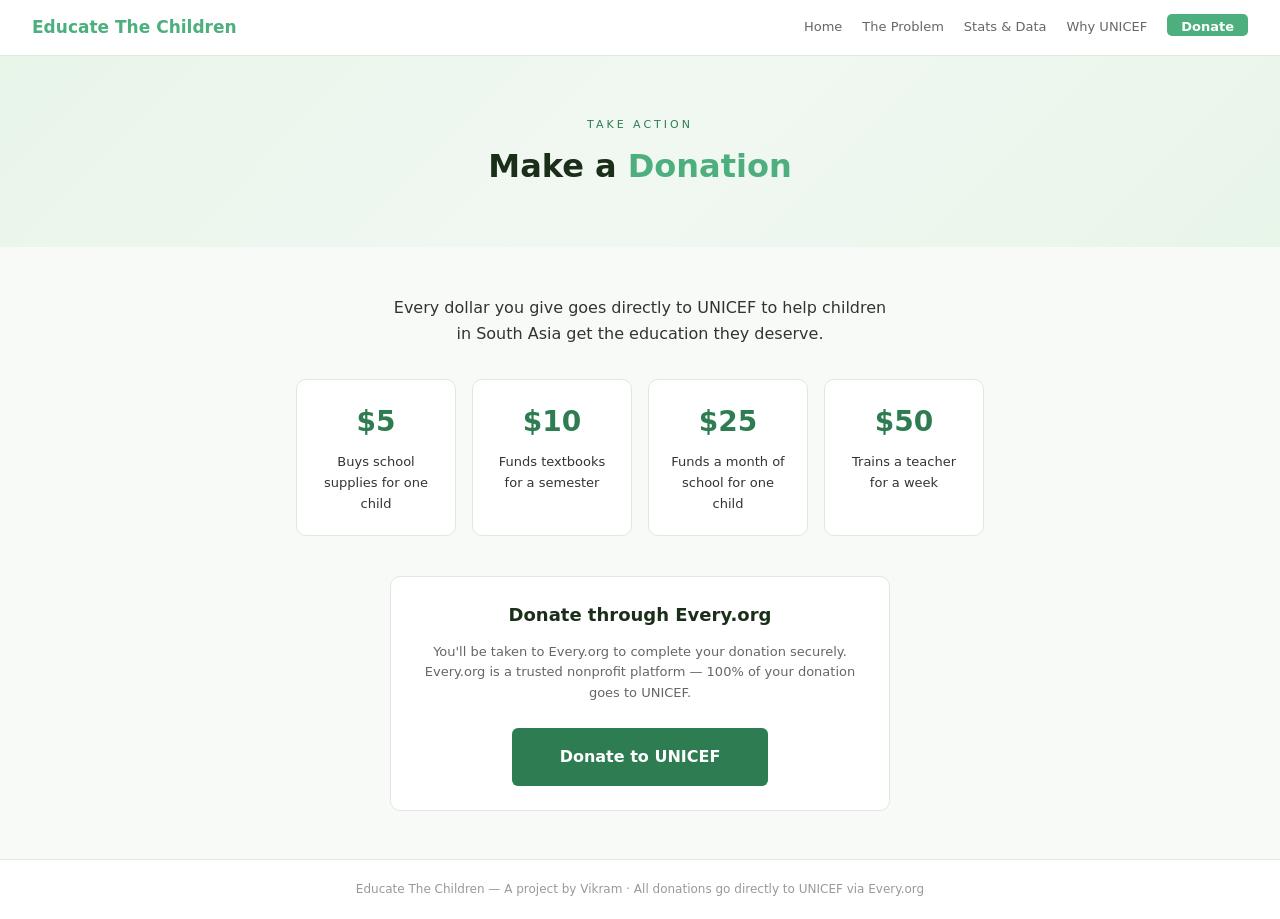
==== donate.html @ 7c71a764 "feat: Build Educate The Children donation website 5-page static site to raise awareness and collect " ====
<!DOCTYPE html>
<html lang="en">
<head>
  <meta charset="UTF-8">
  <meta name="viewport" content="width=device-width, initial-scale=1.0">
  <title>Donate — Educate The Children</title>
  <link rel="stylesheet" href="css/style.css">
</head>
<body>

  <!-- Navigation -->
  <nav class="nav">
    <a href="index.html" class="nav__logo">Educate The Children</a>
    <button class="nav__toggle" aria-label="Toggle menu">&#9776;</button>
    <ul class="nav__links">
      <li><a href="index.html">Home</a></li>
      <li><a href="problem.html">The Problem</a></li>
      <li><a href="stats.html">Stats &amp; Data</a></li>
      <li><a href="why-unicef.html">Why UNICEF</a></li>
      <li><a href="donate.html" class="nav__donate active">Donate</a></li>
    </ul>
  </nav>

  <!-- Hero -->
  <section class="hero">
    <div class="hero__label">Take Action</div>
    <h1 class="hero__title">Make a <span>Donation</span></h1>
  </section>

  <!-- Donate Content -->
  <section class="section">
    <div class="container">
      <p class="donate-message">Every dollar you give goes directly to UNICEF to help children in South Asia get the education they deserve.</p>

      <!-- Suggested Amounts -->
      <div class="donation-amounts">
        <a href="https://www.every.org/unicef-usa?amount=5#donate" target="_blank" rel="noopener" class="donation-card">
          <div class="donation-card__amount">$5</div>
          <div class="donation-card__impact">Buys school supplies for one child</div>
        </a>
        <a href="https://www.every.org/unicef-usa?amount=10#donate" target="_blank" rel="noopener" class="donation-card">
          <div class="donation-card__amount">$10</div>
          <div class="donation-card__impact">Funds textbooks for a semester</div>
        </a>
        <a href="https://www.every.org/unicef-usa?amount=25#donate" target="_blank" rel="noopener" class="donation-card">
          <div class="donation-card__amount">$25</div>
          <div class="donation-card__impact">Funds a month of school for one child</div>
        </a>
        <a href="https://www.every.org/unicef-usa?amount=50#donate" target="_blank" rel="noopener" class="donation-card">
          <div class="donation-card__amount">$50</div>
          <div class="donation-card__impact">Trains a teacher for a week</div>
        </a>
      </div>

      <!-- Donate Button -->
      <div class="donate-widget">
        <p style="font-size:18px;color:var(--text-white);font-weight:bold;margin-bottom:12px;">Donate through Every.org</p>
        <p style="font-size:13px;color:var(--text-muted);margin-bottom:24px;">You'll be taken to Every.org to complete your donation securely. Every.org is a trusted nonprofit platform — 100% of your donation goes to UNICEF.</p>
        <a href="https://www.every.org/unicef-usa#/donate" target="_blank" rel="noopener" class="btn btn--yellow" style="font-size:16px;padding:16px 48px;">Donate to UNICEF</a>
      </div>
    </div>
  </section>

  <!-- Footer -->
  <footer class="footer">
    <p>Educate The Children &mdash; A project by Vikram &middot; All donations go directly to UNICEF via Every.org</p>
  </footer>

  <script src="js/main.js"></script>
</body>
</html>
---- css/style.css ----
/* ===== CSS Variables ===== */
:root {
  --bg-dark: #f8faf8;
  --bg-card: #ffffff;
  --bg-mid: #e0e8e0;
  --text-white: #1a2e1a;
  --text-light: #333;
  --text-muted: #666;
  --text-dim: #999;
  --blue: #4caf7d;
  --yellow: #2e7d52;
  --font: 'Segoe UI', system-ui, -apple-system, sans-serif;
}

/* ===== Reset & Base ===== */
*, *::before, *::after {
  margin: 0;
  padding: 0;
  box-sizing: border-box;
}

html {
  scroll-behavior: smooth;
}

body {
  font-family: var(--font);
  background: var(--bg-dark);
  color: var(--text-light);
  line-height: 1.6;
}

a {
  color: inherit;
  text-decoration: none;
}

img {
  max-width: 100%;
  display: block;
}

/* ===== Navigation ===== */
.nav {
  background: var(--bg-card);
  padding: 14px 32px;
  display: flex;
  align-items: center;
  justify-content: space-between;
  position: sticky;
  top: 0;
  z-index: 100;
  border-bottom: 1px solid var(--bg-mid);
}

.nav__logo {
  color: var(--blue);
  font-weight: bold;
  font-size: 17px;
}

.nav__links {
  display: flex;
  gap: 20px;
  align-items: center;
  font-size: 13px;
  list-style: none;
}

.nav__links a {
  color: var(--text-muted);
  transition: color 0.2s;
}

.nav__links a:hover,
.nav__links a.active {
  color: var(--text-white);
}

.nav__links a.active {
  border-bottom: 2px solid var(--blue);
  padding-bottom: 2px;
}

.nav__donate {
  background: var(--blue);
  color: #fff !important;
  padding: 5px 14px;
  border-radius: 5px;
  font-weight: bold;
  border-bottom: none !important;
}

.nav__donate:hover {
  opacity: 0.9;
}

/* Mobile nav toggle */
.nav__toggle {
  display: none;
  background: none;
  border: none;
  color: var(--text-light);
  font-size: 24px;
  cursor: pointer;
}

/* ===== Footer ===== */
.footer {
  background: var(--bg-card);
  padding: 20px 32px;
  text-align: center;
  border-top: 1px solid var(--bg-mid);
}

.footer p {
  font-size: 12px;
  color: var(--text-dim);
}

/* ===== Layout Helpers ===== */
.container {
  max-width: 900px;
  margin: 0 auto;
  padding: 0 24px;
}

.section {
  padding: 48px 0;
}

.section--alt {
  background: var(--bg-card);
}

.section__label {
  font-size: 11px;
  color: var(--yellow);
  letter-spacing: 3px;
  text-transform: uppercase;
  margin-bottom: 8px;
  text-align: center;
}

.section__title {
  font-size: 22px;
  font-weight: bold;
  color: var(--text-white);
  text-align: center;
  margin-bottom: 24px;
}

/* ===== Hero ===== */
.hero {
  background: linear-gradient(135deg, #e8f5e9 0%, #f1f8f2 50%, #e8f5e9 100%);
  padding: 60px 32px;
  text-align: center;
  position: relative;
}

.hero--image {
  background: url('../images/hero.png') center/cover no-repeat;
  padding: 80px 32px;
}

.hero--image::before {
  content: '';
  position: absolute;
  top: 0;
  left: 0;
  right: 0;
  bottom: 0;
  background: rgba(0, 0, 0, 0.5);
}

.hero--image * {
  position: relative;
  z-index: 1;
}

.hero--image .hero__label,
.hero--image .hero__title,
.hero--image .hero__title span,
.hero--image .hero__subtitle {
  color: #fff;
}

.hero--image .hero__subtitle {
  color: rgba(255, 255, 255, 0.85);
}

.hero__label {
  font-size: 11px;
  color: var(--yellow);
  letter-spacing: 3px;
  text-transform: uppercase;
  margin-bottom: 12px;
}

.hero__title {
  font-size: 32px;
  font-weight: bold;
  color: var(--text-white);
  line-height: 1.3;
}

.hero__title span {
  color: var(--blue);
}

.hero__subtitle {
  font-size: 14px;
  color: var(--text-muted);
  margin-top: 16px;
  max-width: 500px;
  margin-left: auto;
  margin-right: auto;
}

.hero__buttons {
  margin-top: 28px;
  display: flex;
  gap: 12px;
  justify-content: center;
  flex-wrap: wrap;
}

/* ===== Buttons ===== */
.btn {
  display: inline-block;
  padding: 12px 28px;
  border-radius: 6px;
  font-size: 14px;
  font-weight: bold;
  cursor: pointer;
  transition: opacity 0.2s;
  border: none;
}

.btn:hover {
  opacity: 0.9;
}

.btn--primary {
  background: var(--blue);
  color: #fff;
}

.btn--outline {
  background: rgba(255, 255, 255, 0.9);
  color: #1a2e1a;
  border: 1px solid rgba(255, 255, 255, 0.9);
  font-weight: bold;
}

.btn--yellow {
  background: var(--yellow);
  color: #fff;
}

/* ===== Stats Bar ===== */
.stats-bar {
  background: var(--bg-card);
  padding: 28px 32px;
  display: flex;
  justify-content: space-around;
  flex-wrap: wrap;
  gap: 16px;
  border-top: 1px solid var(--bg-mid);
  border-bottom: 1px solid var(--bg-mid);
}

.stats-bar__item {
  text-align: center;
}

.stats-bar__number {
  font-size: 28px;
  font-weight: bold;
}

.stats-bar__number--blue {
  color: var(--blue);
}

.stats-bar__number--yellow {
  color: var(--yellow);
}

.stats-bar__label {
  font-size: 11px;
  color: var(--text-muted);
  margin-top: 4px;
}

/* ===== Country Cards ===== */
.countries {
  display: flex;
  gap: 12px;
  justify-content: center;
  flex-wrap: wrap;
}

.country-card {
  background: var(--bg-dark);
  border: 1px solid var(--bg-mid);
  border-radius: 8px;
  padding: 20px 16px;
  text-align: center;
  width: 120px;
  transition: transform 0.2s, border-color 0.2s;
}

.country-card:hover {
  transform: translateY(-4px);
  border-color: var(--blue);
}

.country-card__flag {
  font-size: 28px;
}

.country-card__name {
  font-size: 12px;
  color: var(--text-light);
  margin-top: 6px;
  font-weight: bold;
}

/* ===== CTA Banner ===== */
.cta-banner {
  background: linear-gradient(135deg, var(--blue), #2e7d52);
  padding: 36px 32px;
  text-align: center;
  margin: 32px;
  border-radius: 12px;
}

.cta-banner__title {
  font-size: 20px;
  font-weight: bold;
  color: #fff;
}

.cta-banner__text {
  font-size: 13px;
  color: #e0f0e0;
  margin-top: 8px;
}

.cta-banner .btn {
  margin-top: 16px;
}

/* ===== Mission / What We Do ===== */
.mission {
  display: flex;
  gap: 24px;
  max-width: 700px;
  margin: 0 auto;
  align-items: center;
}

.mission__image {
  flex: 1;
  background: var(--bg-card);
  border-radius: 10px;
  min-height: 180px;
  display: flex;
  align-items: center;
  justify-content: center;
  border: 1px solid var(--bg-mid);
  overflow: hidden;
}

.mission__image img {
  width: 100%;
  height: 100%;
  object-fit: cover;
  border-radius: 10px;
}

.mission__text {
  flex: 1;
}

.mission__text p {
  font-size: 14px;
  color: var(--text-light);
  line-height: 1.7;
  margin-bottom: 14px;
}

.mission__text strong {
  color: var(--text-white);
}

.mission__text .highlight-blue {
  color: var(--blue);
  font-weight: bold;
}

.mission__text .highlight-yellow {
  color: var(--yellow);
  font-weight: bold;
}

/* ===== Barrier Cards (The Problem page) ===== */
.barrier {
  display: flex;
  gap: 20px;
  align-items: flex-start;
  margin-bottom: 36px;
  max-width: 700px;
  margin-left: auto;
  margin-right: auto;
}

.barrier__icon {
  font-size: 36px;
  min-width: 50px;
  text-align: center;
}

.barrier__content h3 {
  font-size: 18px;
  color: var(--text-white);
  margin-bottom: 8px;
}

.barrier__content p {
  font-size: 14px;
  color: var(--text-light);
  line-height: 1.7;
  margin-bottom: 8px;
}

.barrier__stat {
  font-size: 13px;
  color: var(--blue);
  font-weight: bold;
}

/* ===== Quote Hero ===== */
.quote-hero {
  background: linear-gradient(135deg, #e8f5e9 0%, #f1f8f2 50%, #e8f5e9 100%);
  padding: 60px 32px;
  text-align: center;
}

.quote-hero__text {
  font-size: 22px;
  color: var(--text-white);
  font-style: italic;
  max-width: 600px;
  margin: 0 auto;
  line-height: 1.6;
}

.quote-hero__attribution {
  font-size: 13px;
  color: var(--text-muted);
  margin-top: 16px;
}

/* ===== Charts (Stats page) ===== */
.charts-row {
  display: flex;
  gap: 24px;
  margin-bottom: 32px;
}

.chart-card {
  background: var(--bg-card);
  border: 1px solid var(--bg-mid);
  border-radius: 10px;
  padding: 24px;
  flex: 1;
}

.chart-card--full {
  flex: none;
  width: 100%;
}

.chart-card__title {
  font-size: 15px;
  font-weight: bold;
  color: var(--text-white);
  margin-bottom: 16px;
  text-align: center;
}

.chart-card canvas {
  width: 100% !important;
  max-height: 300px;
}

.chart-card__takeaway {
  font-size: 13px;
  color: var(--yellow);
  text-align: center;
  margin-top: 12px;
  font-style: italic;
}

.chart-card__source {
  font-size: 11px;
  color: var(--text-dim);
  text-align: center;
  margin-top: 6px;
}

/* ===== Fact Cards ===== */
.facts-grid {
  display: grid;
  grid-template-columns: repeat(3, 1fr);
  gap: 16px;
}

.fact-card {
  background: var(--bg-card);
  border: 1px solid var(--bg-mid);
  border-radius: 10px;
  padding: 24px;
  text-align: center;
}

.fact-card__number {
  font-size: 32px;
  font-weight: bold;
  color: var(--blue);
  margin-bottom: 8px;
}

.fact-card__text {
  font-size: 14px;
  color: var(--text-light);
  line-height: 1.5;
}

.fact-card__source {
  font-size: 11px;
  color: var(--text-dim);
  margin-top: 10px;
}

@media (max-width: 768px) {
  .facts-grid {
    grid-template-columns: 1fr;
  }
}

/* ===== Why UNICEF page ===== */
.info-section {
  max-width: 700px;
  margin: 0 auto 40px;
}

.info-section h3 {
  font-size: 18px;
  color: var(--text-white);
  margin-bottom: 12px;
}

.info-section p {
  font-size: 14px;
  color: var(--text-light);
  line-height: 1.7;
}

.info-section ul {
  list-style: none;
  margin-top: 12px;
}

.info-section ul li {
  font-size: 14px;
  color: var(--text-light);
  padding: 8px 0;
  border-bottom: 1px solid var(--bg-mid);
}

.info-section ul li::before {
  content: "✓ ";
  color: var(--blue);
  font-weight: bold;
}

/* ===== Donate page ===== */
.donate-message {
  font-size: 16px;
  color: var(--text-light);
  text-align: center;
  max-width: 500px;
  margin: 0 auto 32px;
}

.donation-amounts {
  display: flex;
  gap: 16px;
  justify-content: center;
  flex-wrap: wrap;
  margin-bottom: 40px;
}

.donation-card {
  background: var(--bg-card);
  border: 1px solid var(--bg-mid);
  border-radius: 10px;
  padding: 20px;
  text-align: center;
  width: 160px;
  transition: transform 0.2s, border-color 0.2s;
}

.donation-card:hover {
  transform: translateY(-4px);
  border-color: var(--yellow);
}

.donation-card__amount {
  font-size: 28px;
  font-weight: bold;
  color: var(--yellow);
  margin-bottom: 8px;
}

.donation-card__impact {
  font-size: 13px;
  color: var(--text-light);
}

.donate-widget {
  max-width: 500px;
  margin: 0 auto;
  background: var(--bg-card);
  border-radius: 10px;
  padding: 24px;
  border: 1px solid var(--bg-mid);
  text-align: center;
}

/* ===== Modal ===== */
.modal-overlay {
  display: none;
  position: fixed;
  top: 0;
  left: 0;
  right: 0;
  bottom: 0;
  background: rgba(0, 0, 0, 0.4);
  z-index: 200;
  align-items: center;
  justify-content: center;
}

.modal-overlay.open {
  display: flex;
}

.modal {
  background: var(--bg-card);
  border: 1px solid var(--bg-mid);
  border-radius: 12px;
  padding: 32px;
  max-width: 420px;
  width: 90%;
  text-align: center;
  position: relative;
  animation: modalIn 0.25s ease;
}

@keyframes modalIn {
  from { opacity: 0; transform: scale(0.9) translateY(10px); }
  to { opacity: 1; transform: scale(1) translateY(0); }
}

.modal__close {
  position: absolute;
  top: 12px;
  right: 16px;
  background: none;
  border: none;
  color: var(--text-muted);
  font-size: 24px;
  cursor: pointer;
}

.modal__close:hover {
  color: var(--text-white);
}

.modal__flag {
  font-size: 48px;
  margin-bottom: 12px;
}

.modal__title {
  font-size: 20px;
  color: var(--text-white);
  margin-bottom: 12px;
}

.modal__text {
  font-size: 14px;
  color: var(--text-light);
  line-height: 1.7;
  margin-bottom: 16px;
}

.modal__stat {
  font-size: 13px;
  color: var(--yellow);
  font-weight: bold;
}

.country-card {
  cursor: pointer;
}

/* ===== Responsive ===== */
@media (max-width: 768px) {
  .nav__links {
    display: none;
    flex-direction: column;
    position: absolute;
    top: 100%;
    left: 0;
    right: 0;
    background: var(--bg-card);
    padding: 16px;
    gap: 12px;
    border-bottom: 1px solid var(--bg-mid);
  }

  .nav__links.open {
    display: flex;
  }

  .nav__toggle {
    display: block;
  }

  .hero__title {
    font-size: 24px;
  }

  .stats-bar {
    flex-direction: column;
    gap: 20px;
  }

  .mission {
    flex-direction: column;
  }

  .charts-row {
    flex-direction: column;
  }

  .countries {
    gap: 8px;
  }

  .country-card {
    width: 100px;
  }

  .cta-banner {
    margin: 16px;
  }

  .donation-amounts {
    flex-direction: column;
    align-items: center;
  }
}
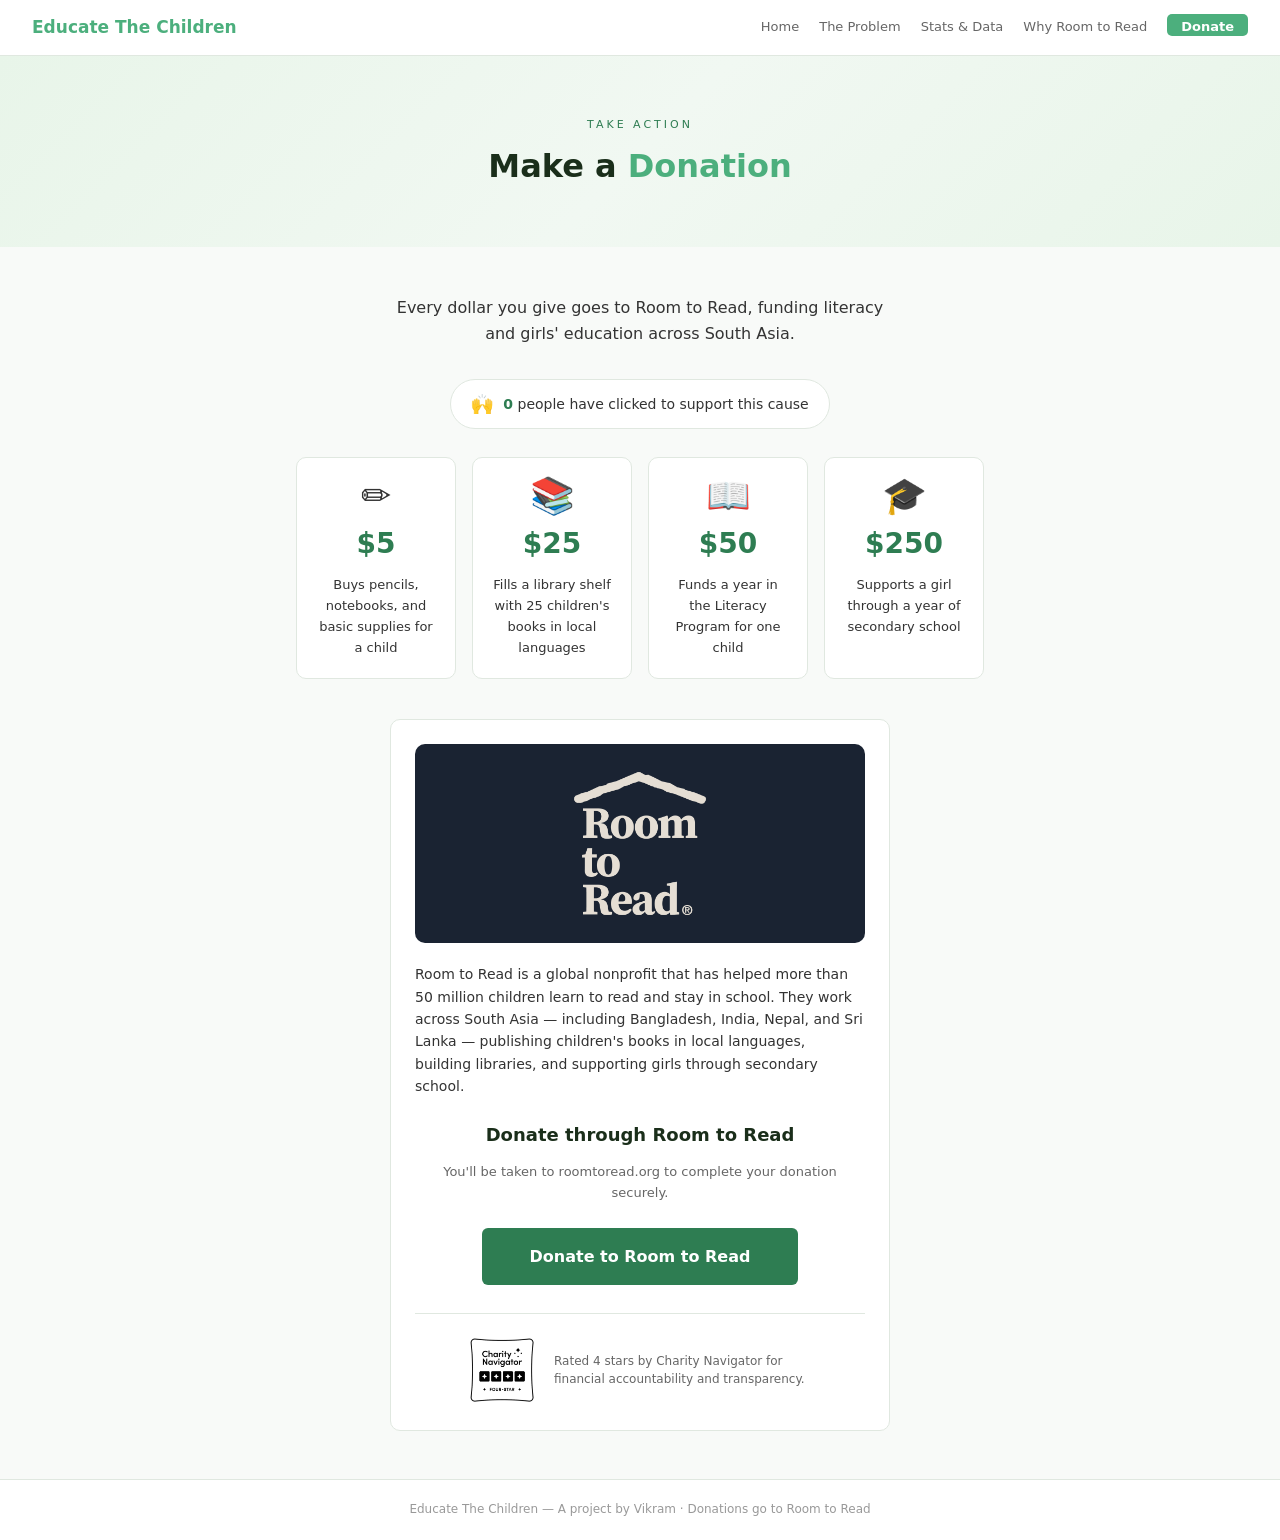
==== commit 22fdd03d: "feat: Switch charity partner to Room to Read and add click counter Replace UNICEF/Every.org with Roo" ====
--- a/donate.html
+++ b/donate.html
@@ -16,7 +16,7 @@
       <li><a href="index.html">Home</a></li>
       <li><a href="problem.html">The Problem</a></li>
       <li><a href="stats.html">Stats &amp; Data</a></li>
-      <li><a href="why-unicef.html">Why UNICEF</a></li>
+      <li><a href="why-room-to-read.html">Why Room to Read</a></li>
       <li><a href="donate.html" class="nav__donate active">Donate</a></li>
     </ul>
   </nav>
@@ -30,40 +30,59 @@
   <!-- Donate Content -->
   <section class="section">
     <div class="container">
-      <p class="donate-message">Every dollar you give goes directly to UNICEF to help children in South Asia get the education they deserve.</p>
+      <p class="donate-message">Every dollar you give goes to Room to Read, funding literacy and girls' education across South Asia.</p>
+
+      <div class="click-counter" id="click-counter" hidden>
+        <span class="click-counter__icon">&#128588;</span>
+        <span class="click-counter__text">
+          <strong id="click-counter-value">0</strong> <span id="click-counter-label">people have clicked to support this cause</span>
+        </span>
+      </div>
 
       <!-- Suggested Amounts -->
       <div class="donation-amounts">
-        <a href="https://www.every.org/unicef-usa?amount=5#donate" target="_blank" rel="noopener" class="donation-card">
+        <a href="https://roomtoread.donorsupport.co/-/XCHPSGGB?amount=5" target="_blank" rel="noopener" class="donation-card">
+          <div class="donation-card__icon">&#9999;&#65039;</div>
           <div class="donation-card__amount">$5</div>
-          <div class="donation-card__impact">Buys school supplies for one child</div>
+          <div class="donation-card__impact">Buys pencils, notebooks, and basic supplies for a child</div>
         </a>
-        <a href="https://www.every.org/unicef-usa?amount=10#donate" target="_blank" rel="noopener" class="donation-card">
-          <div class="donation-card__amount">$10</div>
-          <div class="donation-card__impact">Funds textbooks for a semester</div>
+        <a href="https://roomtoread.donorsupport.co/-/XCHPSGGB?amount=25" target="_blank" rel="noopener" class="donation-card">
+          <div class="donation-card__icon">&#128218;</div>
+          <div class="donation-card__amount">$25</div>
+          <div class="donation-card__impact">Fills a library shelf with 25 children's books in local languages</div>
         </a>
-        <a href="https://www.every.org/unicef-usa?amount=25#donate" target="_blank" rel="noopener" class="donation-card">
-          <div class="donation-card__amount">$25</div>
-          <div class="donation-card__impact">Funds a month of school for one child</div>
+        <a href="https://roomtoread.donorsupport.co/-/XCHPSGGB?amount=50" target="_blank" rel="noopener" class="donation-card">
+          <div class="donation-card__icon">&#128214;</div>
+          <div class="donation-card__amount">$50</div>
+          <div class="donation-card__impact">Funds a year in the Literacy Program for one child</div>
         </a>
-        <a href="https://www.every.org/unicef-usa?amount=50#donate" target="_blank" rel="noopener" class="donation-card">
-          <div class="donation-card__amount">$50</div>
-          <div class="donation-card__impact">Trains a teacher for a week</div>
+        <a href="https://roomtoread.donorsupport.co/-/XCHPSGGB?amount=250" target="_blank" rel="noopener" class="donation-card">
+          <div class="donation-card__icon">&#127891;</div>
+          <div class="donation-card__amount">$250</div>
+          <div class="donation-card__impact">Supports a girl through a year of secondary school</div>
         </a>
       </div>
 
       <!-- Donate Button -->
       <div class="donate-widget">
-        <p style="font-size:18px;color:var(--text-white);font-weight:bold;margin-bottom:12px;">Donate through Every.org</p>
-        <p style="font-size:13px;color:var(--text-muted);margin-bottom:24px;">You'll be taken to Every.org to complete your donation securely. Every.org is a trusted nonprofit platform — 100% of your donation goes to UNICEF.</p>
-        <a href="https://www.every.org/unicef-usa#/donate" target="_blank" rel="noopener" class="btn btn--yellow" style="font-size:16px;padding:16px 48px;">Donate to UNICEF</a>
+        <div class="donate-widget__logo-panel">
+          <img src="images/roomtoread-logo.png" alt="Room to Read" class="donate-widget__logo">
+        </div>
+        <p class="donate-widget__about">Room to Read is a global nonprofit that has helped more than 50 million children learn to read and stay in school. They work across South Asia &mdash; including Bangladesh, India, Nepal, and Sri Lanka &mdash; publishing children's books in local languages, building libraries, and supporting girls through secondary school.</p>
+        <p style="font-size:18px;color:var(--text-white);font-weight:bold;margin-bottom:12px;">Donate through Room to Read</p>
+        <p style="font-size:13px;color:var(--text-muted);margin-bottom:24px;">You'll be taken to roomtoread.org to complete your donation securely.</p>
+        <a href="https://roomtoread.donorsupport.co/-/XCHPSGGB" target="_blank" rel="noopener" class="btn btn--yellow" style="font-size:16px;padding:16px 48px;">Donate to Room to Read</a>
+        <div class="trust-badges">
+          <img src="images/charity-navigator-4star.png" alt="Charity Navigator Four-Star Rating" class="trust-badge">
+          <div class="trust-badges__text">Rated 4 stars by Charity Navigator for financial accountability and transparency.</div>
+        </div>
       </div>
     </div>
   </section>
 
   <!-- Footer -->
   <footer class="footer">
-    <p>Educate The Children &mdash; A project by Vikram &middot; All donations go directly to UNICEF via Every.org</p>
+    <p>Educate The Children &mdash; A project by Vikram &middot; Donations go to Room to Read</p>
   </footer>
 
   <script src="js/main.js"></script>
--- a/css/style.css
+++ b/css/style.css
@@ -551,7 +551,7 @@
   }
 }
 
-/* ===== Why UNICEF page ===== */
+/* ===== Why Room to Read page ===== */
 .info-section {
   max-width: 700px;
   margin: 0 auto 40px;
@@ -619,6 +619,12 @@
   border-color: var(--yellow);
 }
 
+.donation-card__icon {
+  font-size: 36px;
+  margin-bottom: 8px;
+  line-height: 1;
+}
+
 .donation-card__amount {
   font-size: 28px;
   font-weight: bold;
@@ -629,6 +635,85 @@
 .donation-card__impact {
   font-size: 13px;
   color: var(--text-light);
+}
+
+.click-counter {
+  display: inline-flex;
+  align-items: center;
+  gap: 10px;
+  background: var(--bg-card);
+  border: 1px solid var(--bg-mid);
+  border-radius: 30px;
+  padding: 10px 20px;
+  margin: 0 auto 28px;
+  font-size: 14px;
+  color: var(--text-light);
+}
+
+.click-counter__icon {
+  font-size: 18px;
+}
+
+.click-counter strong {
+  color: var(--yellow);
+  font-weight: bold;
+}
+
+/* Wrapper to center the inline-flex counter */
+.container > .click-counter {
+  display: flex;
+  width: fit-content;
+}
+
+.donate-widget__logo-panel {
+  background: #1a2332;
+  border-radius: 10px;
+  padding: 24px;
+  margin-bottom: 20px;
+  display: flex;
+  justify-content: center;
+}
+
+.donate-widget__logo {
+  display: block;
+  max-width: 140px;
+  height: auto;
+}
+
+.donate-widget__about {
+  font-size: 14px;
+  color: var(--text-light);
+  line-height: 1.6;
+  margin-bottom: 24px;
+  text-align: left;
+}
+
+.trust-badges {
+  margin-top: 28px;
+  padding-top: 20px;
+  border-top: 1px solid var(--bg-mid);
+  display: flex;
+  align-items: center;
+  gap: 16px;
+  justify-content: center;
+  flex-wrap: wrap;
+}
+
+.trust-badge {
+  width: 72px;
+  height: 72px;
+  background: #fff;
+  border-radius: 8px;
+  padding: 4px;
+  flex-shrink: 0;
+}
+
+.trust-badges__text {
+  font-size: 12px;
+  color: var(--text-muted);
+  max-width: 260px;
+  text-align: left;
+  line-height: 1.5;
 }
 
 .donate-widget {
